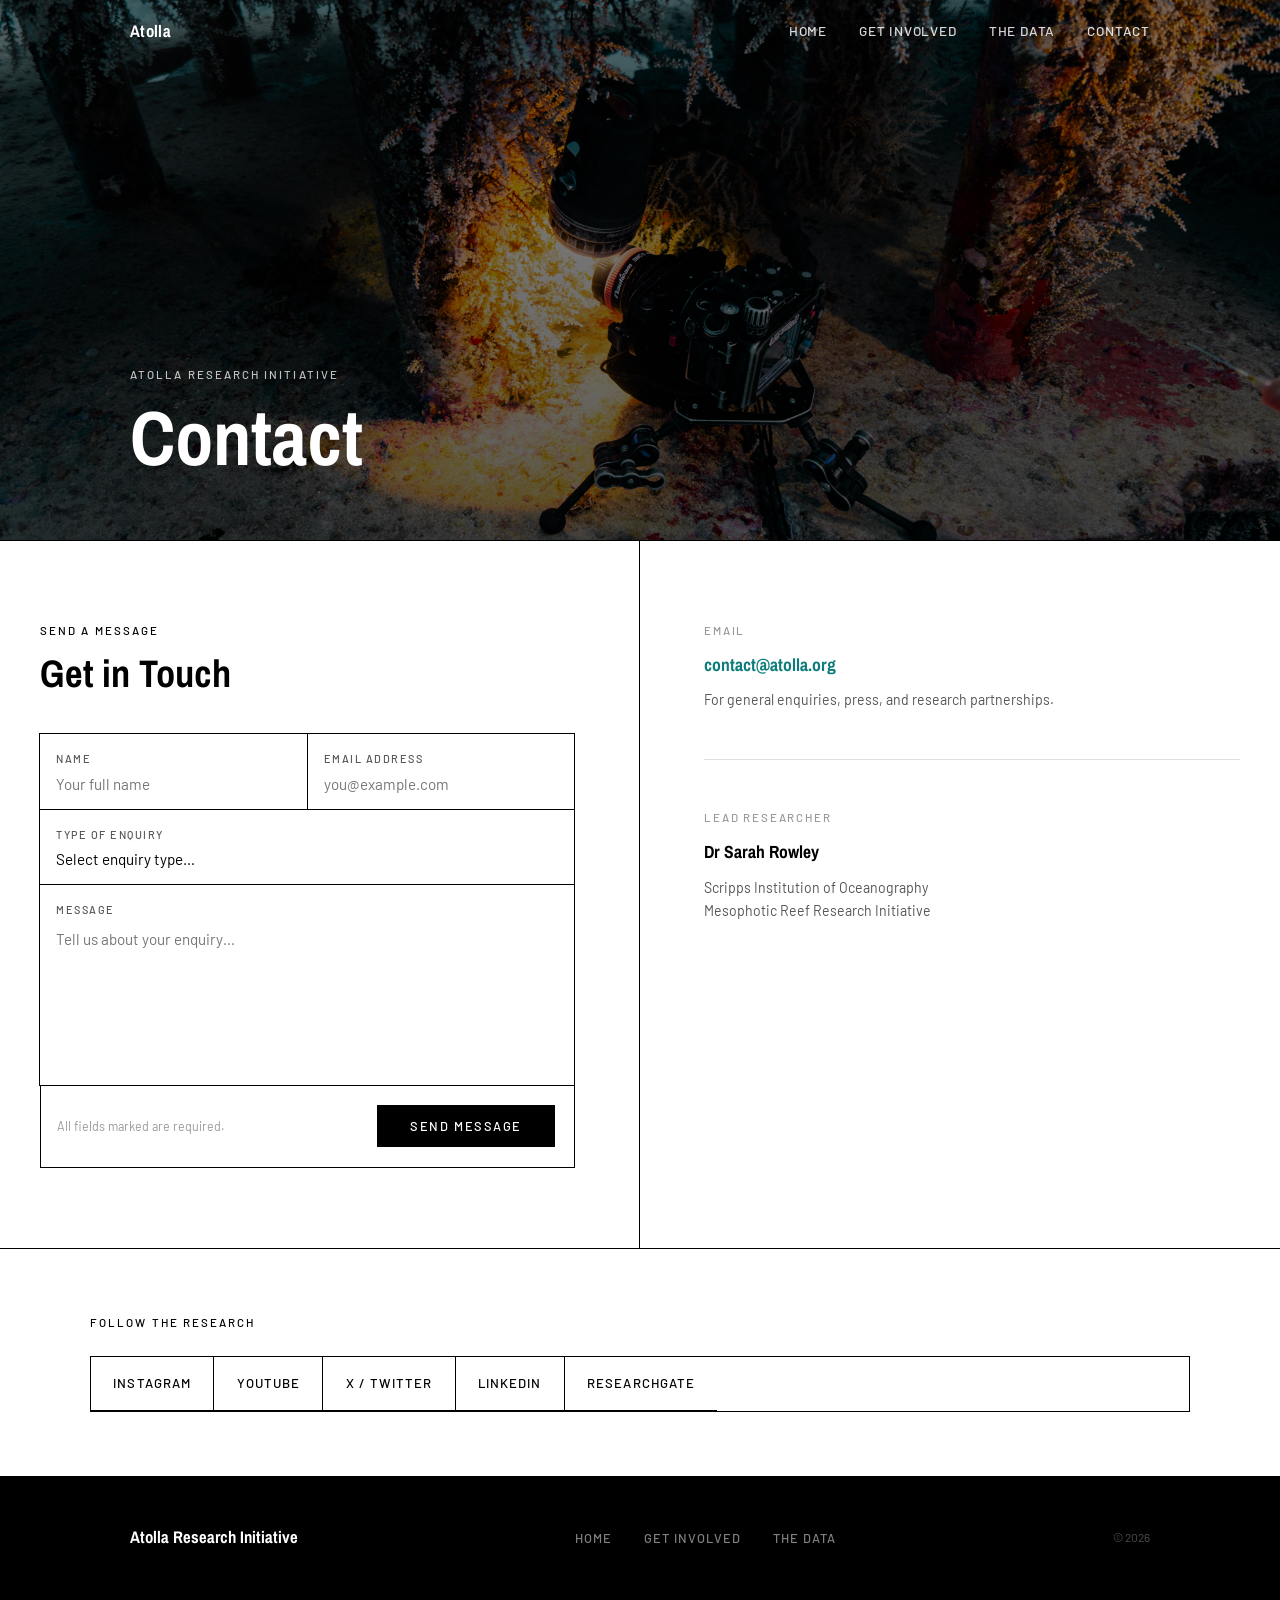
==== contact.html @ 70343543 "Initial commit — Atolla Research Initiative site" ====
<!DOCTYPE html>
<html lang="en">
<head>
  <meta charset="UTF-8" />
  <meta name="viewport" content="width=device-width, initial-scale=1.0" />
  <title>Contact — Atolla</title>
  <style>
    @import url('https://fonts.googleapis.com/css2?family=Archivo+Narrow:wght@400;500;600;700&family=Barlow:wght@300;400;500&display=swap');

    *, *::before, *::after { box-sizing: border-box; margin: 0; padding: 0; }
    html { scroll-behavior: smooth; font-size: 16px; }

    body {
      font-family: 'Barlow', system-ui, sans-serif;
      font-weight: 400;
      color: #000000;
      background: #ffffff;
      line-height: 1.65;
      -webkit-font-smoothing: antialiased;
    }

    img { display: block; max-width: 100%; }
    a { color: inherit; text-decoration: none; }

    .label-upper {
      font-family: 'Barlow', sans-serif;
      font-size: 0.72rem;
      font-weight: 500;
      letter-spacing: 0.18em;
      text-transform: uppercase;
      color: #000000;
      display: block;
      margin-bottom: 0.75rem;
    }

    .label-upper--white { color: #ffffff; }

    .section-heading {
      font-family: 'Archivo Narrow', sans-serif;
      font-weight: 700;
      font-size: clamp(2rem, 4vw, 3.2rem);
      line-height: 1.1;
      color: #000000;
    }

    .section-heading--sm { font-size: clamp(1.6rem, 3vw, 2.4rem); }

    hr.divider { border: none; border-top: 1px solid #000000; margin: 0; }

    .container { max-width: 1100px; margin: 0 auto; padding: 0 40px; }
    .section { padding: 7rem 0; }

    /* ── NAV ── */
    .nav {
      position: fixed;
      top: 0; left: 0; right: 0;
      z-index: 1000;
      height: 64px;
      display: flex;
      align-items: center;
      background: transparent;
      border-bottom: 1px solid transparent;
      transition: background 0.25s, border-color 0.25s;
    }

    .nav.scrolled { background: #ffffff; border-bottom-color: #000000; }

    .nav__inner {
      max-width: 1100px;
      margin: 0 auto;
      padding: 0 40px;
      width: 100%;
      display: flex;
      align-items: center;
      justify-content: space-between;
    }

    .nav__logo {
      font-family: 'Archivo Narrow', sans-serif;
      font-weight: 700;
      font-size: 1.05rem;
      letter-spacing: 0.02em;
      color: #ffffff;
      transition: color 0.25s;
    }

    .nav.scrolled .nav__logo { color: #000000; }

    .nav__links { display: flex; align-items: center; gap: 2rem; }

    .nav__links a {
      font-family: 'Barlow', sans-serif;
      font-size: 0.85rem;
      font-weight: 500;
      letter-spacing: 0.06em;
      text-transform: uppercase;
      color: rgba(255,255,255,0.85);
      transition: color 0.2s;
    }

    .nav__links a:hover { color: #ffffff; }
    .nav.scrolled .nav__links a { color: #000000; }
    .nav.scrolled .nav__links a:hover { color: #0e7c7b; }
    .nav.scrolled .nav__links a.active { color: #000000; border-bottom: 1px solid #000000; padding-bottom: 2px; }

    .nav__hamburger {
      display: none;
      flex-direction: column;
      gap: 5px;
      cursor: pointer;
      padding: 4px;
      background: none;
      border: none;
    }

    .nav__hamburger span {
      display: block;
      width: 24px;
      height: 1.5px;
      background: #ffffff;
      transition: background 0.25s, transform 0.25s, opacity 0.25s;
    }

    .nav.scrolled .nav__hamburger span { background: #000000; }
    .nav__hamburger.open span:nth-child(1) { transform: translateY(6.5px) rotate(45deg); }
    .nav__hamburger.open span:nth-child(2) { opacity: 0; }
    .nav__hamburger.open span:nth-child(3) { transform: translateY(-6.5px) rotate(-45deg); }

    .nav__mobile {
      display: none;
      position: fixed;
      top: 64px; left: 0; right: 0;
      background: #ffffff;
      border-bottom: 1px solid #000000;
      z-index: 999;
      padding: 1.5rem 40px 2rem;
    }

    .nav__mobile.open { display: flex; flex-direction: column; gap: 1rem; }

    .nav__mobile a {
      font-family: 'Barlow', sans-serif;
      font-size: 1rem;
      font-weight: 500;
      letter-spacing: 0.06em;
      text-transform: uppercase;
      color: #000000;
      border-bottom: 1px solid #e0e0e0;
      padding-bottom: 0.75rem;
    }

    .nav__mobile a:last-child { border-bottom: none; }

    /* ── HERO ── */
    .hero {
      height: 60vh;
      min-height: 420px;
      background-image: linear-gradient(rgba(0,0,0,0.45), rgba(0,0,0,0.65)),
        url('images/Edges of Earth_Marla Tomorug_Hawaii_Oahu_Sonia J. Rowley_Dive-4731_USE.jpg');
      background-size: cover;
      background-position: center 35%;
      display: flex;
      align-items: flex-end;
      padding-bottom: 7vh;
    }

    .hero__content {
      max-width: 1100px;
      margin: 0 auto;
      padding: 0 40px;
      width: 100%;
    }

    .hero__label {
      font-family: 'Barlow', sans-serif;
      font-size: 0.72rem;
      font-weight: 500;
      letter-spacing: 0.18em;
      text-transform: uppercase;
      color: rgba(255,255,255,0.75);
      display: block;
      margin-bottom: 1rem;
    }

    .hero__h1 {
      font-family: 'Archivo Narrow', sans-serif;
      font-weight: 700;
      font-size: clamp(2.8rem, 6vw, 5rem);
      line-height: 1.0;
      color: #ffffff;
    }

    /* ── CONTACT SPLIT ── */
    .contact-split {
      display: grid;
      grid-template-columns: 1fr 1fr;
      gap: 0;
      border-top: 1px solid #000000;
    }

    /* Left: form */
    .contact-form-col {
      padding: 5rem 4rem 5rem 40px;
      border-right: 1px solid #000000;
    }

    .form-group {
      display: flex;
      flex-direction: column;
      gap: 0;
      margin-bottom: 0;
    }

    .form-row {
      display: grid;
      grid-template-columns: 1fr 1fr;
      gap: 0;
    }

    .field {
      border: 1px solid #000000;
      margin: -1px 0 0 -1px;
      display: flex;
      flex-direction: column;
    }

    .field label {
      font-family: 'Barlow', sans-serif;
      font-size: 0.68rem;
      font-weight: 500;
      letter-spacing: 0.14em;
      text-transform: uppercase;
      color: #555555;
      padding: 1rem 1rem 0.4rem;
    }

    .field input,
    .field textarea,
    .field select {
      font-family: 'Barlow', sans-serif;
      font-size: 0.95rem;
      font-weight: 400;
      color: #000000;
      background: transparent;
      border: none;
      outline: none;
      padding: 0 1rem 1rem;
      resize: none;
      -webkit-appearance: none;
    }

    .field textarea {
      min-height: 160px;
      padding-top: 0.3rem;
    }

    .field:focus-within {
      background: #f9f9f9;
      outline: 2px solid #0e7c7b;
      outline-offset: -2px;
      position: relative;
      z-index: 1;
    }

    .field--full { grid-column: 1 / -1; }

    .form-submit-row {
      border: 1px solid #000000;
      margin-top: -1px;
      display: flex;
      align-items: center;
      justify-content: space-between;
      padding: 1.2rem 1.2rem 1.2rem 1rem;
    }

    .form-note {
      font-family: 'Barlow', sans-serif;
      font-size: 0.78rem;
      color: #999999;
    }

    .btn-submit {
      font-family: 'Barlow', sans-serif;
      font-size: 0.8rem;
      font-weight: 500;
      letter-spacing: 0.12em;
      text-transform: uppercase;
      background: #000000;
      color: #ffffff;
      border: 1px solid #000000;
      padding: 0.75rem 2rem;
      cursor: pointer;
      transition: background 0.2s, border-color 0.2s;
    }

    .btn-submit:hover { background: #0e7c7b; border-color: #0e7c7b; }

    .form-confirm {
      display: none;
      font-family: 'Barlow', sans-serif;
      font-size: 0.9rem;
      color: #0e7c7b;
      margin-top: 1.5rem;
      padding: 1rem;
      border: 1px solid #0e7c7b;
    }

    /* Right: info + social */
    .contact-info-col {
      padding: 5rem 40px 5rem 4rem;
      display: flex;
      flex-direction: column;
      gap: 3rem;
    }

    .info-block { display: flex; flex-direction: column; gap: 0.6rem; }

    .info-block__label {
      font-family: 'Barlow', sans-serif;
      font-size: 0.72rem;
      font-weight: 500;
      letter-spacing: 0.16em;
      text-transform: uppercase;
      color: #999999;
    }

    .info-block__value {
      font-family: 'Archivo Narrow', sans-serif;
      font-weight: 700;
      font-size: 1.1rem;
      color: #000000;
    }

    .info-block__value a { color: #0e7c7b; transition: color 0.2s; }
    .info-block__value a:hover { color: #000000; }

    .info-block__sub {
      font-family: 'Barlow', sans-serif;
      font-size: 0.88rem;
      color: #555555;
      line-height: 1.65;
    }

    .info-divider { border-top: 1px solid #e0e0e0; }

    /* Social links — same bordered row as index */
    .social-links {
      display: flex;
      flex-wrap: wrap;
      gap: 0;
      border: 1px solid #000000;
    }

    .social-link {
      font-family: 'Barlow', sans-serif;
      font-size: 0.82rem;
      font-weight: 500;
      letter-spacing: 0.08em;
      text-transform: uppercase;
      color: #000000;
      padding: 1rem 1.4rem;
      border-right: 1px solid #000000;
      border-bottom: 1px solid #000000;
      transition: color 0.2s, background 0.2s;
      display: block;
    }

    .social-link:last-child { border-right: none; }
    .social-link:hover { color: #0e7c7b; background: #f9f9f9; }

    /* ── INQUIRY TYPES — 3 col ── */
    .inquiry-section { background: #f5f5f5; }

    .inquiry-grid {
      display: grid;
      grid-template-columns: 1fr 1fr 1fr;
      border-top: 1px solid #000000;
    }

    .inquiry-col {
      padding: 2.5rem 2rem 2.5rem 0;
      border-right: 1px solid #000000;
    }

    .inquiry-col:last-child { border-right: none; padding-right: 0; }
    .inquiry-col:not(:first-child) { padding-left: 2rem; }

    .inquiry-col__heading {
      font-family: 'Archivo Narrow', sans-serif;
      font-weight: 700;
      font-size: 1rem;
      letter-spacing: 0.04em;
      text-transform: uppercase;
      color: #000000;
      margin-bottom: 1rem;
      padding-bottom: 1rem;
      border-bottom: 1px solid #000000;
    }

    .inquiry-col p {
      font-family: 'Barlow', sans-serif;
      font-size: 0.9rem;
      color: #444444;
      line-height: 1.7;
    }

    /* ── FOLLOW SECTION ── */
    .follow-section {
      border-top: 1px solid #000000;
      padding: 4rem 40px;
    }

    .follow-inner {
      max-width: 1100px;
      margin: 0 auto;
    }

    .follow-inner .label-upper { margin-bottom: 1.5rem; }

    /* ── FOOTER ── */
    footer {
      background: #000000;
      color: #ffffff;
      padding: 3rem 0;
    }

    .footer__inner {
      max-width: 1100px;
      margin: 0 auto;
      padding: 0 40px;
      display: flex;
      align-items: center;
      justify-content: space-between;
    }

    .footer__logo {
      font-family: 'Archivo Narrow', sans-serif;
      font-weight: 700;
      font-size: 1.05rem;
      color: #ffffff;
    }

    .footer__links { display: flex; gap: 2rem; }

    .footer__links a {
      font-family: 'Barlow', sans-serif;
      font-size: 0.8rem;
      font-weight: 500;
      letter-spacing: 0.08em;
      text-transform: uppercase;
      color: rgba(255,255,255,0.5);
      transition: color 0.2s;
    }

    .footer__links a:hover { color: #ffffff; }
    .footer__copy { font-family: 'Barlow', sans-serif; font-size: 0.75rem; color: rgba(255,255,255,0.3); }

    /* ── RESPONSIVE ── */
    @media (max-width: 900px) {
      .container { padding: 0 24px; }
      .nav__inner { padding: 0 24px; }
      .footer__inner { padding: 0 24px; }
      .nav__links { display: none; }
      .nav__hamburger { display: flex; }
      .nav__mobile { padding: 1.5rem 24px 2rem; }
      .contact-split { grid-template-columns: 1fr; }
      .contact-form-col { border-right: none; border-bottom: 1px solid #000; padding: 4rem 24px; }
      .contact-info-col { padding: 4rem 24px; }
      .form-row { grid-template-columns: 1fr; }
      .inquiry-grid { grid-template-columns: 1fr; border-top: none; }
      .inquiry-col { border-right: none; border-top: 1px solid #000; padding: 2rem 0; }
      .inquiry-col:not(:first-child) { padding-left: 0; }
      .social-link:last-child { border-right: 1px solid #000; }
    }

    @media (max-width: 480px) {
      .container { padding: 0 20px; }
      .nav__inner { padding: 0 20px; }
      .footer__inner { padding: 0 20px; }
      .section { padding: 4.5rem 0; }
      .social-links { flex-direction: column; }
      .social-link { border-right: none; }
    }
  </style>
</head>
<body>

  <!-- NAV -->
  <nav class="nav" id="mainNav">
    <div class="nav__inner">
      <a class="nav__logo" href="index.html">Atolla</a>
      <div class="nav__links">
        <a href="index.html">Home</a>
        <a href="get-involved.html">Get Involved</a>
        <a href="data.html">The Data</a>
        <a href="contact.html" class="active">Contact</a>
      </div>
      <button class="nav__hamburger" id="hamburger" aria-label="Toggle menu" aria-expanded="false">
        <span></span><span></span><span></span>
      </button>
    </div>
  </nav>

  <div class="nav__mobile" id="mobileMenu">
    <a href="index.html">Home</a>
    <a href="get-involved.html">Get Involved</a>
    <a href="data.html">The Data</a>
    <a href="contact.html">Contact</a>
  </div>

  <!-- HERO -->
  <section class="hero">
    <div class="hero__content">
      <span class="hero__label">Atolla Research Initiative</span>
      <h1 class="hero__h1">Contact</h1>
    </div>
  </section>

  <!-- CONTACT FORM + INFO -->
  <section>
    <div class="contact-split">

      <!-- LEFT: form -->
      <div class="contact-form-col">
        <span class="label-upper">Send a Message</span>
        <h2 class="section-heading section-heading--sm" style="margin-bottom: 2.5rem;">Get in Touch</h2>

        <form id="contactForm" novalidate>
          <div class="form-group">
            <div class="form-row">
              <div class="field">
                <label for="cf-name">Name</label>
                <input type="text" id="cf-name" name="name" placeholder="Your full name" autocomplete="name" required />
              </div>
              <div class="field">
                <label for="cf-email">Email Address</label>
                <input type="email" id="cf-email" name="email" placeholder="you@example.com" autocomplete="email" required />
              </div>
            </div>
            <div class="form-row">
              <div class="field field--full">
                <label for="cf-type">Type of Enquiry</label>
                <select id="cf-type" name="type">
                  <option value="" disabled selected>Select enquiry type…</option>
                  <option value="research">Research &amp; Collaboration</option>
                  <option value="media">Media &amp; Press</option>
                  <option value="citizen">Citizen Science Programme</option>
                  <option value="involved">Get Involved / Volunteering</option>
                  <option value="general">General Enquiry</option>
                </select>
              </div>
            </div>
            <div class="form-row">
              <div class="field field--full">
                <label for="cf-message">Message</label>
                <textarea id="cf-message" name="message" placeholder="Tell us about your enquiry…" required></textarea>
              </div>
            </div>
            <div class="form-submit-row">
              <span class="form-note">All fields marked are required.</span>
              <button type="submit" class="btn-submit">Send Message</button>
            </div>
          </div>
        </form>

        <div class="form-confirm" id="formConfirm">
          Message received &mdash; we will be in touch shortly.
        </div>
      </div>

      <!-- RIGHT: info + social -->
      <div class="contact-info-col">

        <div class="info-block">
          <span class="info-block__label">Email</span>
          <div class="info-block__value">
            <a href="mailto:contact@atolla.org">contact@atolla.org</a>
          </div>
          <p class="info-block__sub">For general enquiries, press, and research partnerships.</p>
        </div>

        <div class="info-divider"></div>

        <div class="info-block">
          <span class="info-block__label">Lead Researcher</span>
          <div class="info-block__value">Dr Sarah Rowley</div>
          <p class="info-block__sub">Scripps Institution of Oceanography<br>Mesophotic Reef Research Initiative</p>
        </div>

      </div>
    </div>
  </section>

  <!-- FOLLOW THE RESEARCH -->
  <section class="follow-section">
    <div class="follow-inner">
      <span class="label-upper">Follow the Research</span>
      <div class="social-links">
        <a href="#" class="social-link" target="_blank" rel="noopener">Instagram</a>
        <a href="#" class="social-link" target="_blank" rel="noopener">YouTube</a>
        <a href="#" class="social-link" target="_blank" rel="noopener">X / Twitter</a>
        <a href="#" class="social-link" target="_blank" rel="noopener">LinkedIn</a>
        <a href="#" class="social-link" target="_blank" rel="noopener">ResearchGate</a>
      </div>
    </div>
  </section>

  <!-- FOOTER -->
  <footer>
    <div class="footer__inner">
      <div class="footer__logo">Atolla Research Initiative</div>
      <div class="footer__links">
        <a href="index.html">Home</a>
        <a href="get-involved.html">Get Involved</a>
        <a href="data.html">The Data</a>
      </div>
      <div class="footer__copy">&copy; 2026</div>
    </div>
  </footer>

  <script>
    const nav = document.getElementById('mainNav');
    function updateNav() { nav.classList.toggle('scrolled', window.scrollY > 60); }
    window.addEventListener('scroll', updateNav, { passive: true });
    updateNav();

    const hamburger = document.getElementById('hamburger');
    const mobileMenu = document.getElementById('mobileMenu');
    hamburger.addEventListener('click', () => {
      const isOpen = mobileMenu.classList.toggle('open');
      hamburger.classList.toggle('open', isOpen);
      hamburger.setAttribute('aria-expanded', isOpen);
    });
    mobileMenu.querySelectorAll('a').forEach(link => {
      link.addEventListener('click', () => {
        mobileMenu.classList.remove('open');
        hamburger.classList.remove('open');
        hamburger.setAttribute('aria-expanded', 'false');
      });
    });

    document.getElementById('contactForm').addEventListener('submit', function(e) {
      e.preventDefault();
      const name = document.getElementById('cf-name');
      const email = document.getElementById('cf-email');
      const message = document.getElementById('cf-message');
      if (!name.value || !email.value || !email.checkValidity() || !message.value) {
        [name, email, message].forEach(f => {
          if (!f.value || (f.type === 'email' && !f.checkValidity())) {
            f.style.outline = '2px solid #e8715a';
          }
        });
        return;
      }
      this.style.display = 'none';
      document.getElementById('formConfirm').style.display = 'block';
    });
  </script>

</body>
</html>
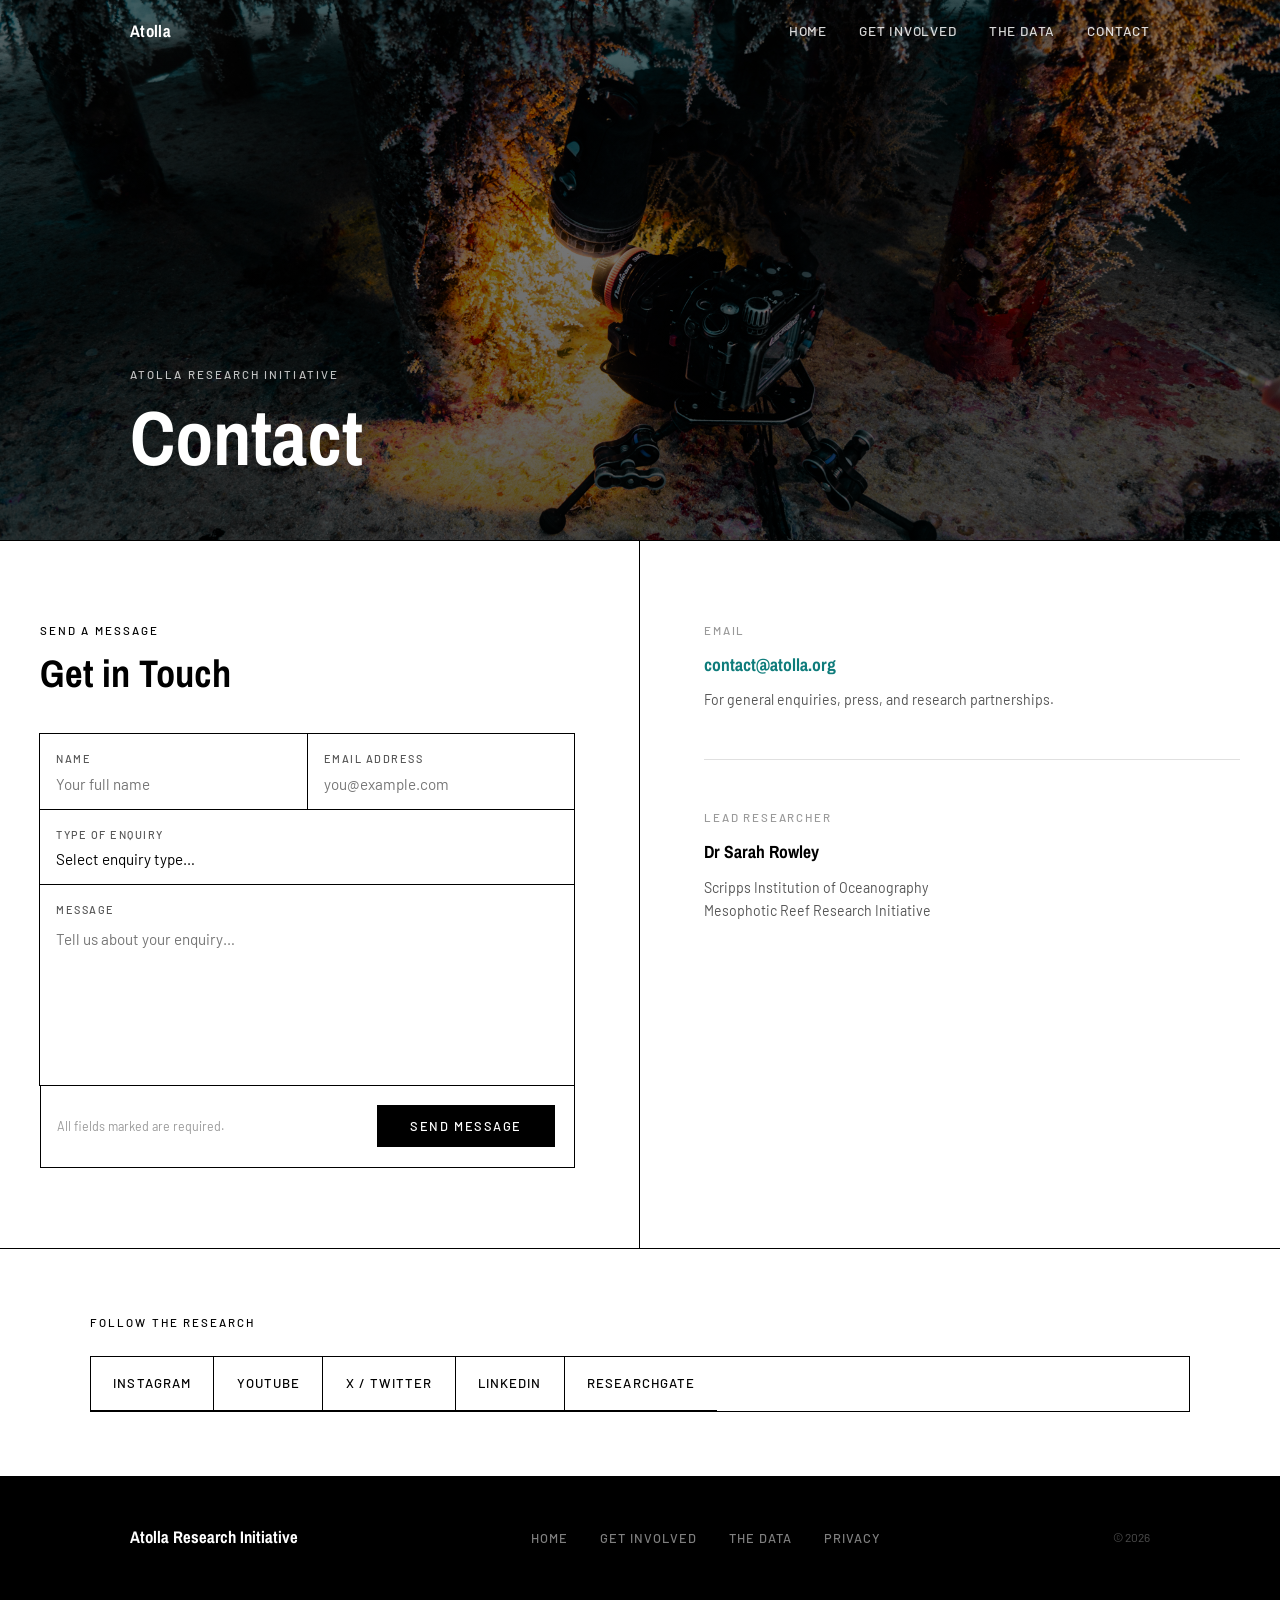
==== commit 2d57b929: "Add privacy policy page and footer link on all pages" ====
--- a/contact.html
+++ b/contact.html
@@ -613,6 +613,7 @@
         <a href="index.html">Home</a>
         <a href="get-involved.html">Get Involved</a>
         <a href="data.html">The Data</a>
+        <a href="privacy.html">Privacy</a>
       </div>
       <div class="footer__copy">&copy; 2026</div>
     </div>
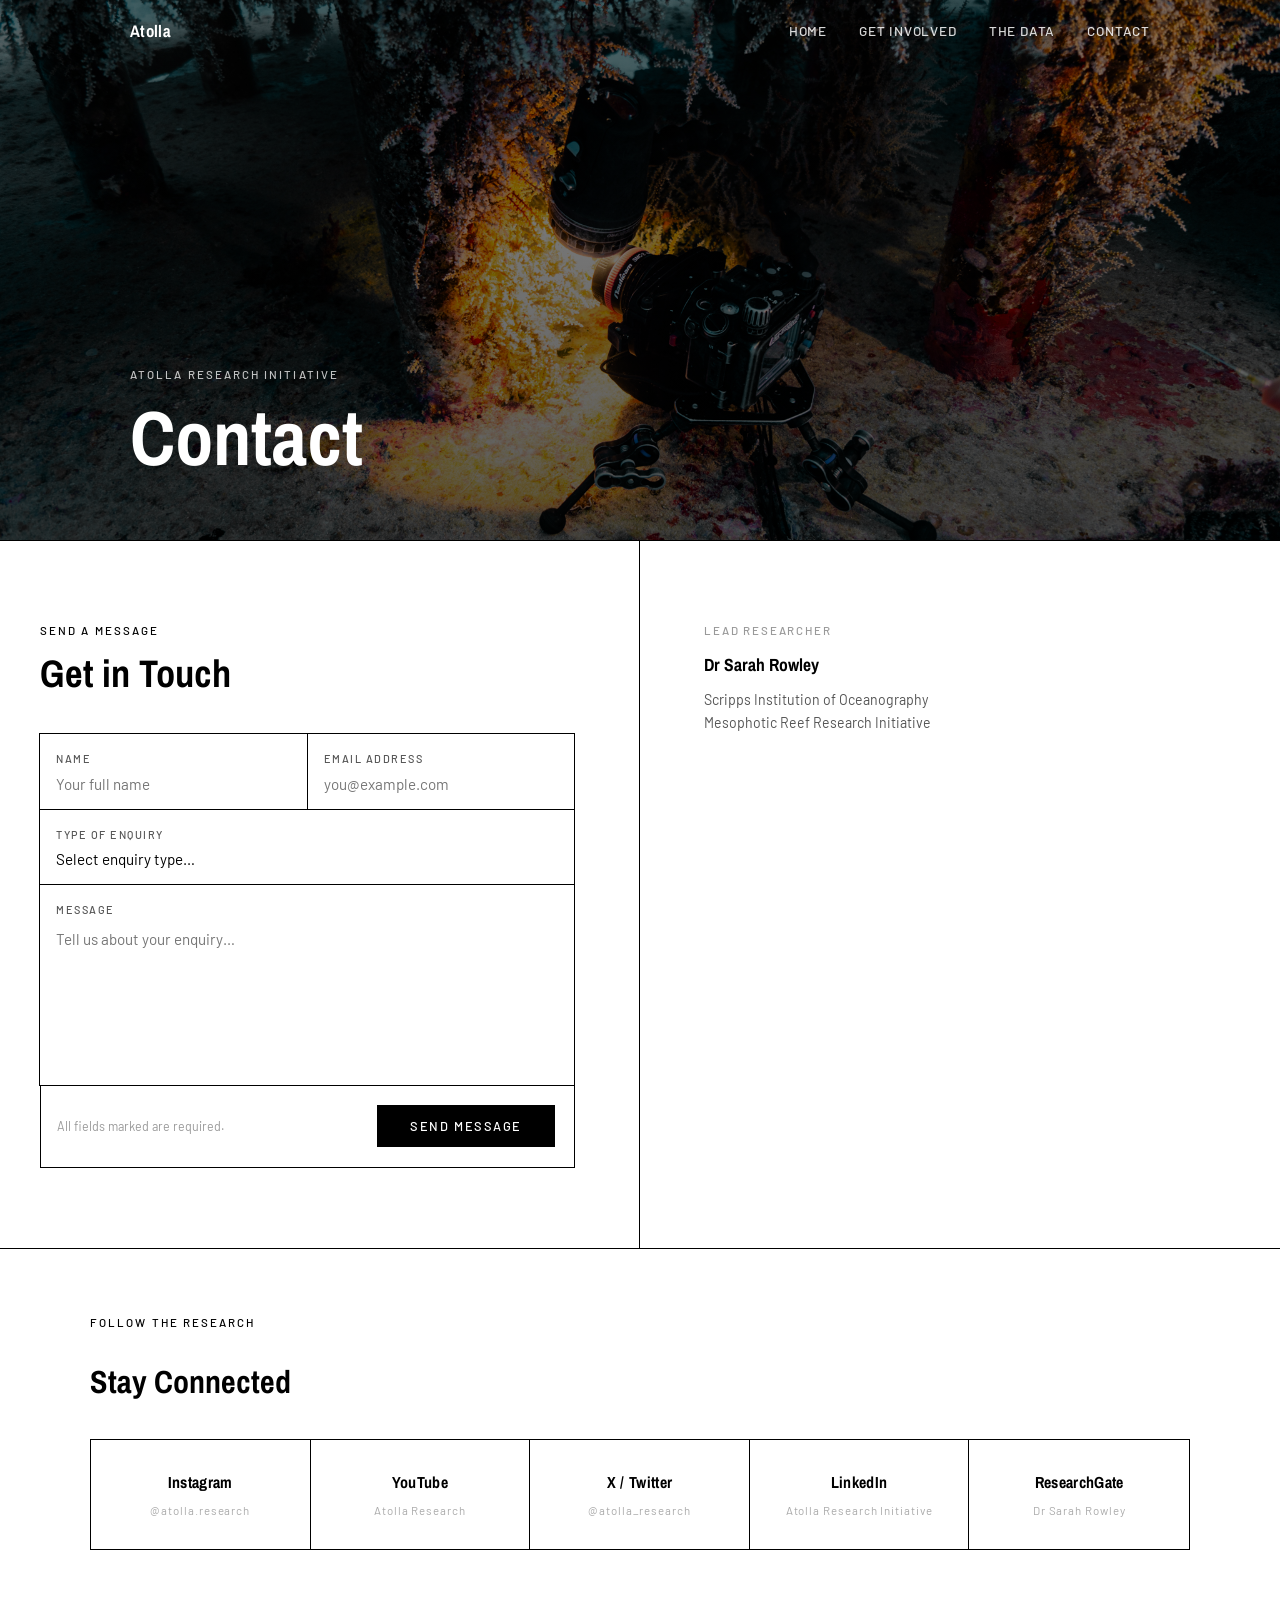
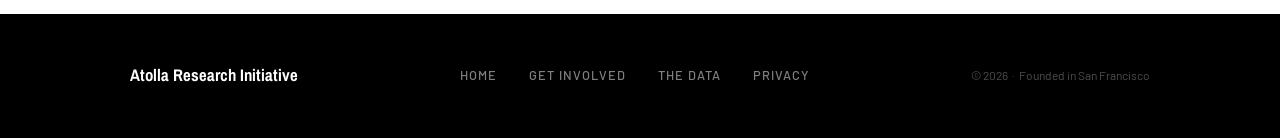
==== commit 7634a345: "Site-wide content and fact corrections - Home/get-involved hero images swapped for visual variety - " ====
--- a/contact.html
+++ b/contact.html
@@ -343,30 +343,41 @@
 
     .info-divider { border-top: 1px solid #e0e0e0; }
 
-    /* Social links — same bordered row as index */
+    /* Social links — clean grid */
     .social-links {
-      display: flex;
-      flex-wrap: wrap;
-      gap: 0;
+      display: grid;
+      grid-template-columns: repeat(5, 1fr);
       border: 1px solid #000000;
     }
 
     .social-link {
-      font-family: 'Barlow', sans-serif;
-      font-size: 0.82rem;
-      font-weight: 500;
-      letter-spacing: 0.08em;
-      text-transform: uppercase;
-      color: #000000;
-      padding: 1rem 1.4rem;
+      font-family: 'Archivo Narrow', sans-serif;
+      font-size: 1rem;
+      font-weight: 700;
+      letter-spacing: 0.02em;
+      color: #000000;
+      padding: 1.8rem 1.4rem;
       border-right: 1px solid #000000;
-      border-bottom: 1px solid #000000;
+      text-align: center;
       transition: color 0.2s, background 0.2s;
-      display: block;
+      display: flex;
+      flex-direction: column;
+      align-items: center;
+      justify-content: center;
+      gap: 0.4rem;
     }
 
     .social-link:last-child { border-right: none; }
     .social-link:hover { color: #0e7c7b; background: #f9f9f9; }
+
+    .social-link .social-handle {
+      font-family: 'Barlow', sans-serif;
+      font-size: 0.72rem;
+      font-weight: 400;
+      letter-spacing: 0.08em;
+      color: #aaaaaa;
+      text-transform: none;
+    }
 
     /* ── INQUIRY TYPES — 3 col ── */
     .inquiry-section { background: #f5f5f5; }
@@ -415,7 +426,14 @@
       margin: 0 auto;
     }
 
-    .follow-inner .label-upper { margin-bottom: 1.5rem; }
+    .follow-inner .label-upper { margin-bottom: 2rem; }
+    .follow-inner .follow-heading {
+      font-family: 'Archivo Narrow', sans-serif;
+      font-weight: 700;
+      font-size: clamp(1.4rem, 2.5vw, 2rem);
+      line-height: 1.1;
+      margin-bottom: 2.5rem;
+    }
 
     /* ── FOOTER ── */
     footer {
@@ -470,7 +488,11 @@
       .inquiry-grid { grid-template-columns: 1fr; border-top: none; }
       .inquiry-col { border-right: none; border-top: 1px solid #000; padding: 2rem 0; }
       .inquiry-col:not(:first-child) { padding-left: 0; }
-      .social-link:last-child { border-right: 1px solid #000; }
+      .social-links { grid-template-columns: repeat(3, 1fr); }
+      .social-link:nth-child(3) { border-right: none; }
+      .social-link:nth-child(4),
+      .social-link:nth-child(5) { border-top: 1px solid #000; }
+      .social-link:nth-child(5) { border-right: none; }
     }
 
     @media (max-width: 480px) {
@@ -478,8 +500,10 @@
       .nav__inner { padding: 0 20px; }
       .footer__inner { padding: 0 20px; }
       .section { padding: 4.5rem 0; }
-      .social-links { flex-direction: column; }
-      .social-link { border-right: none; }
+      .social-links { grid-template-columns: repeat(2, 1fr); }
+      .social-link { border-right: 1px solid #000; }
+      .social-link:nth-child(2n) { border-right: none; }
+      .social-link:nth-child(n+3) { border-top: 1px solid #000; }
     }
   </style>
 </head>
@@ -572,16 +596,6 @@
       <div class="contact-info-col">
 
         <div class="info-block">
-          <span class="info-block__label">Email</span>
-          <div class="info-block__value">
-            <a href="mailto:contact@atolla.org">contact@atolla.org</a>
-          </div>
-          <p class="info-block__sub">For general enquiries, press, and research partnerships.</p>
-        </div>
-
-        <div class="info-divider"></div>
-
-        <div class="info-block">
           <span class="info-block__label">Lead Researcher</span>
           <div class="info-block__value">Dr Sarah Rowley</div>
           <p class="info-block__sub">Scripps Institution of Oceanography<br>Mesophotic Reef Research Initiative</p>
@@ -595,12 +609,28 @@
   <section class="follow-section">
     <div class="follow-inner">
       <span class="label-upper">Follow the Research</span>
+      <div class="follow-heading">Stay Connected</div>
       <div class="social-links">
-        <a href="#" class="social-link" target="_blank" rel="noopener">Instagram</a>
-        <a href="#" class="social-link" target="_blank" rel="noopener">YouTube</a>
-        <a href="#" class="social-link" target="_blank" rel="noopener">X / Twitter</a>
-        <a href="#" class="social-link" target="_blank" rel="noopener">LinkedIn</a>
-        <a href="#" class="social-link" target="_blank" rel="noopener">ResearchGate</a>
+        <a href="#" class="social-link" target="_blank" rel="noopener">
+          Instagram
+          <span class="social-handle">@atolla.research</span>
+        </a>
+        <a href="#" class="social-link" target="_blank" rel="noopener">
+          YouTube
+          <span class="social-handle">Atolla Research</span>
+        </a>
+        <a href="#" class="social-link" target="_blank" rel="noopener">
+          X / Twitter
+          <span class="social-handle">@atolla_research</span>
+        </a>
+        <a href="#" class="social-link" target="_blank" rel="noopener">
+          LinkedIn
+          <span class="social-handle">Atolla Research Initiative</span>
+        </a>
+        <a href="#" class="social-link" target="_blank" rel="noopener">
+          ResearchGate
+          <span class="social-handle">Dr Sarah Rowley</span>
+        </a>
       </div>
     </div>
   </section>
@@ -615,7 +645,7 @@
         <a href="data.html">The Data</a>
         <a href="privacy.html">Privacy</a>
       </div>
-      <div class="footer__copy">&copy; 2026</div>
+      <div class="footer__copy">&copy; 2026 &nbsp;&middot;&nbsp; Founded in San Francisco</div>
     </div>
   </footer>
 
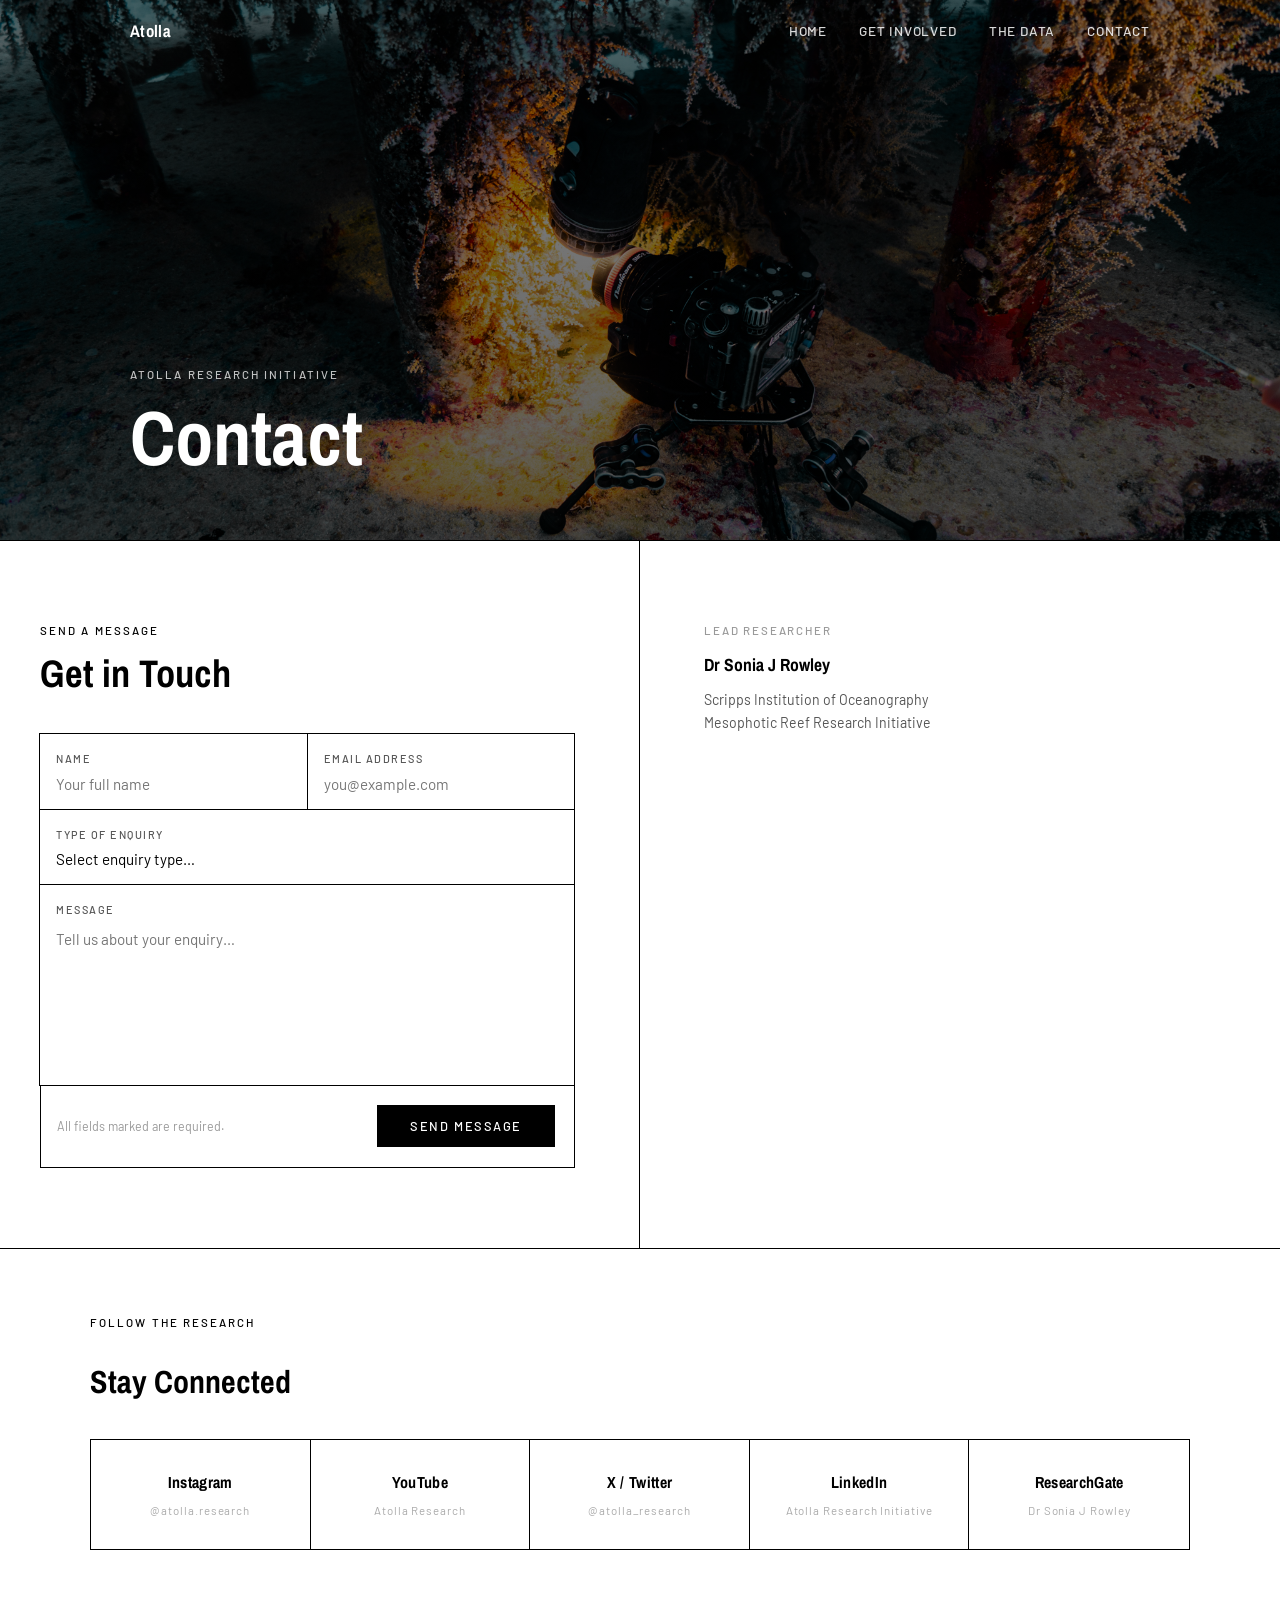
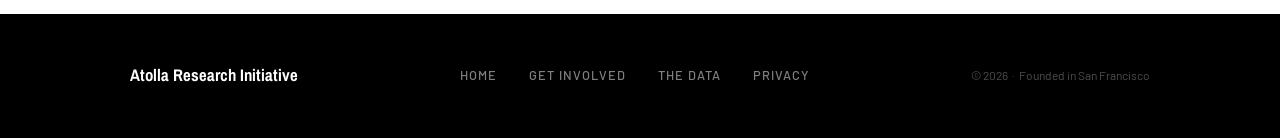
==== commit 99c01940: "SEO: meta tags, sitemap, robots, structured data, OG image, name fix" ====
--- a/contact.html
+++ b/contact.html
@@ -3,7 +3,27 @@
 <head>
   <meta charset="UTF-8" />
   <meta name="viewport" content="width=device-width, initial-scale=1.0" />
-  <title>Contact — Atolla</title>
+  <title>Contact | Atolla Research Initiative — Mesophotic Reef Research</title>
+  <meta name="description" content="Contact the Atolla Research Initiative for research collaboration, media enquiries, citizen science, or to support mesophotic reef and gorgonian coral research." />
+  <meta name="robots" content="index, follow, max-image-preview:large" />
+  <link rel="canonical" href="https://atolla.bio/contact.html" />
+
+  <meta property="og:type" content="website" />
+  <meta property="og:site_name" content="Atolla Research Initiative" />
+  <meta property="og:title" content="Contact the Atolla Research Initiative" />
+  <meta property="og:description" content="Get in touch for research collaboration, media, citizen science, or to support mesophotic reef research." />
+  <meta property="og:url" content="https://atolla.bio/contact.html" />
+  <meta property="og:image" content="https://atolla.bio/images/og-image.jpg" />
+  <meta property="og:image:width" content="1200" />
+  <meta property="og:image:height" content="630" />
+
+  <meta name="twitter:card" content="summary_large_image" />
+  <meta name="twitter:title" content="Contact the Atolla Research Initiative" />
+  <meta name="twitter:description" content="Research collaboration, media, citizen science, or support." />
+  <meta name="twitter:image" content="https://atolla.bio/images/og-image.jpg" />
+
+  <link rel="icon" href="/images/favicon.png" type="image/png" />
+  <meta name="theme-color" content="#0a1a2f" />
   <style>
     @import url('https://fonts.googleapis.com/css2?family=Archivo+Narrow:wght@400;500;600;700&family=Barlow:wght@300;400;500&display=swap');
 
@@ -597,7 +617,7 @@
 
         <div class="info-block">
           <span class="info-block__label">Lead Researcher</span>
-          <div class="info-block__value">Dr Sarah Rowley</div>
+          <div class="info-block__value">Dr Sonia J Rowley</div>
           <p class="info-block__sub">Scripps Institution of Oceanography<br>Mesophotic Reef Research Initiative</p>
         </div>
 
@@ -629,7 +649,7 @@
         </a>
         <a href="#" class="social-link" target="_blank" rel="noopener">
           ResearchGate
-          <span class="social-handle">Dr Sarah Rowley</span>
+          <span class="social-handle">Dr Sonia J Rowley</span>
         </a>
       </div>
     </div>
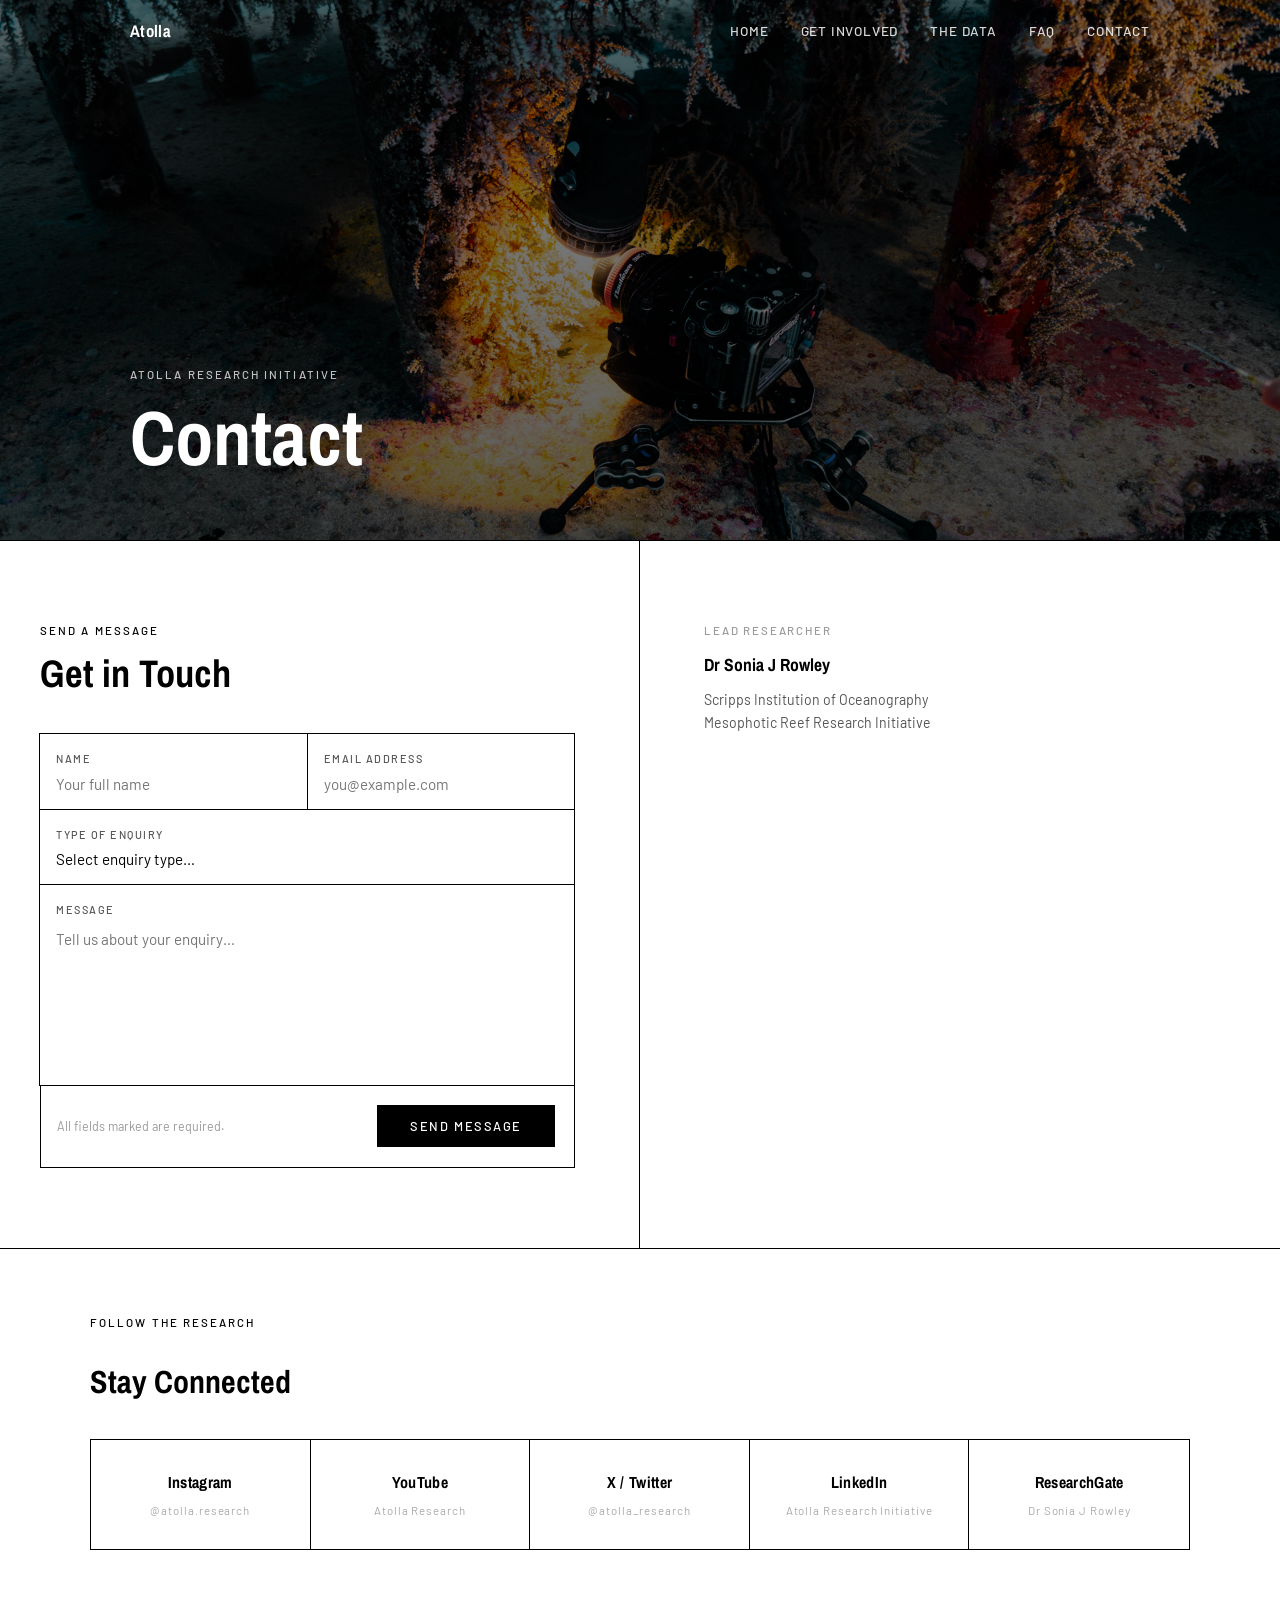
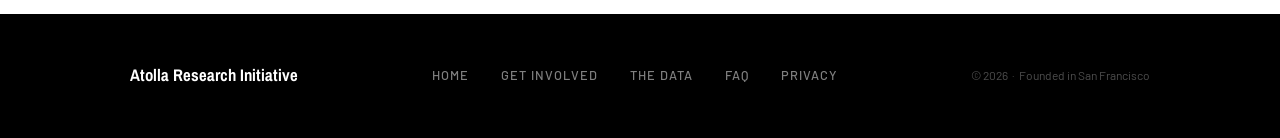
==== commit 77570653: "Add FAQ page with schema + survey CTA; link in nav/footer; update sitemap" ====
--- a/contact.html
+++ b/contact.html
@@ -537,6 +537,7 @@
         <a href="index.html">Home</a>
         <a href="get-involved.html">Get Involved</a>
         <a href="data.html">The Data</a>
+        <a href="faq.html">FAQ</a>
         <a href="contact.html" class="active">Contact</a>
       </div>
       <button class="nav__hamburger" id="hamburger" aria-label="Toggle menu" aria-expanded="false">
@@ -549,6 +550,7 @@
     <a href="index.html">Home</a>
     <a href="get-involved.html">Get Involved</a>
     <a href="data.html">The Data</a>
+    <a href="faq.html">FAQ</a>
     <a href="contact.html">Contact</a>
   </div>
 
@@ -663,6 +665,7 @@
         <a href="index.html">Home</a>
         <a href="get-involved.html">Get Involved</a>
         <a href="data.html">The Data</a>
+        <a href="faq.html">FAQ</a>
         <a href="privacy.html">Privacy</a>
       </div>
       <div class="footer__copy">&copy; 2026 &nbsp;&middot;&nbsp; Founded in San Francisco</div>
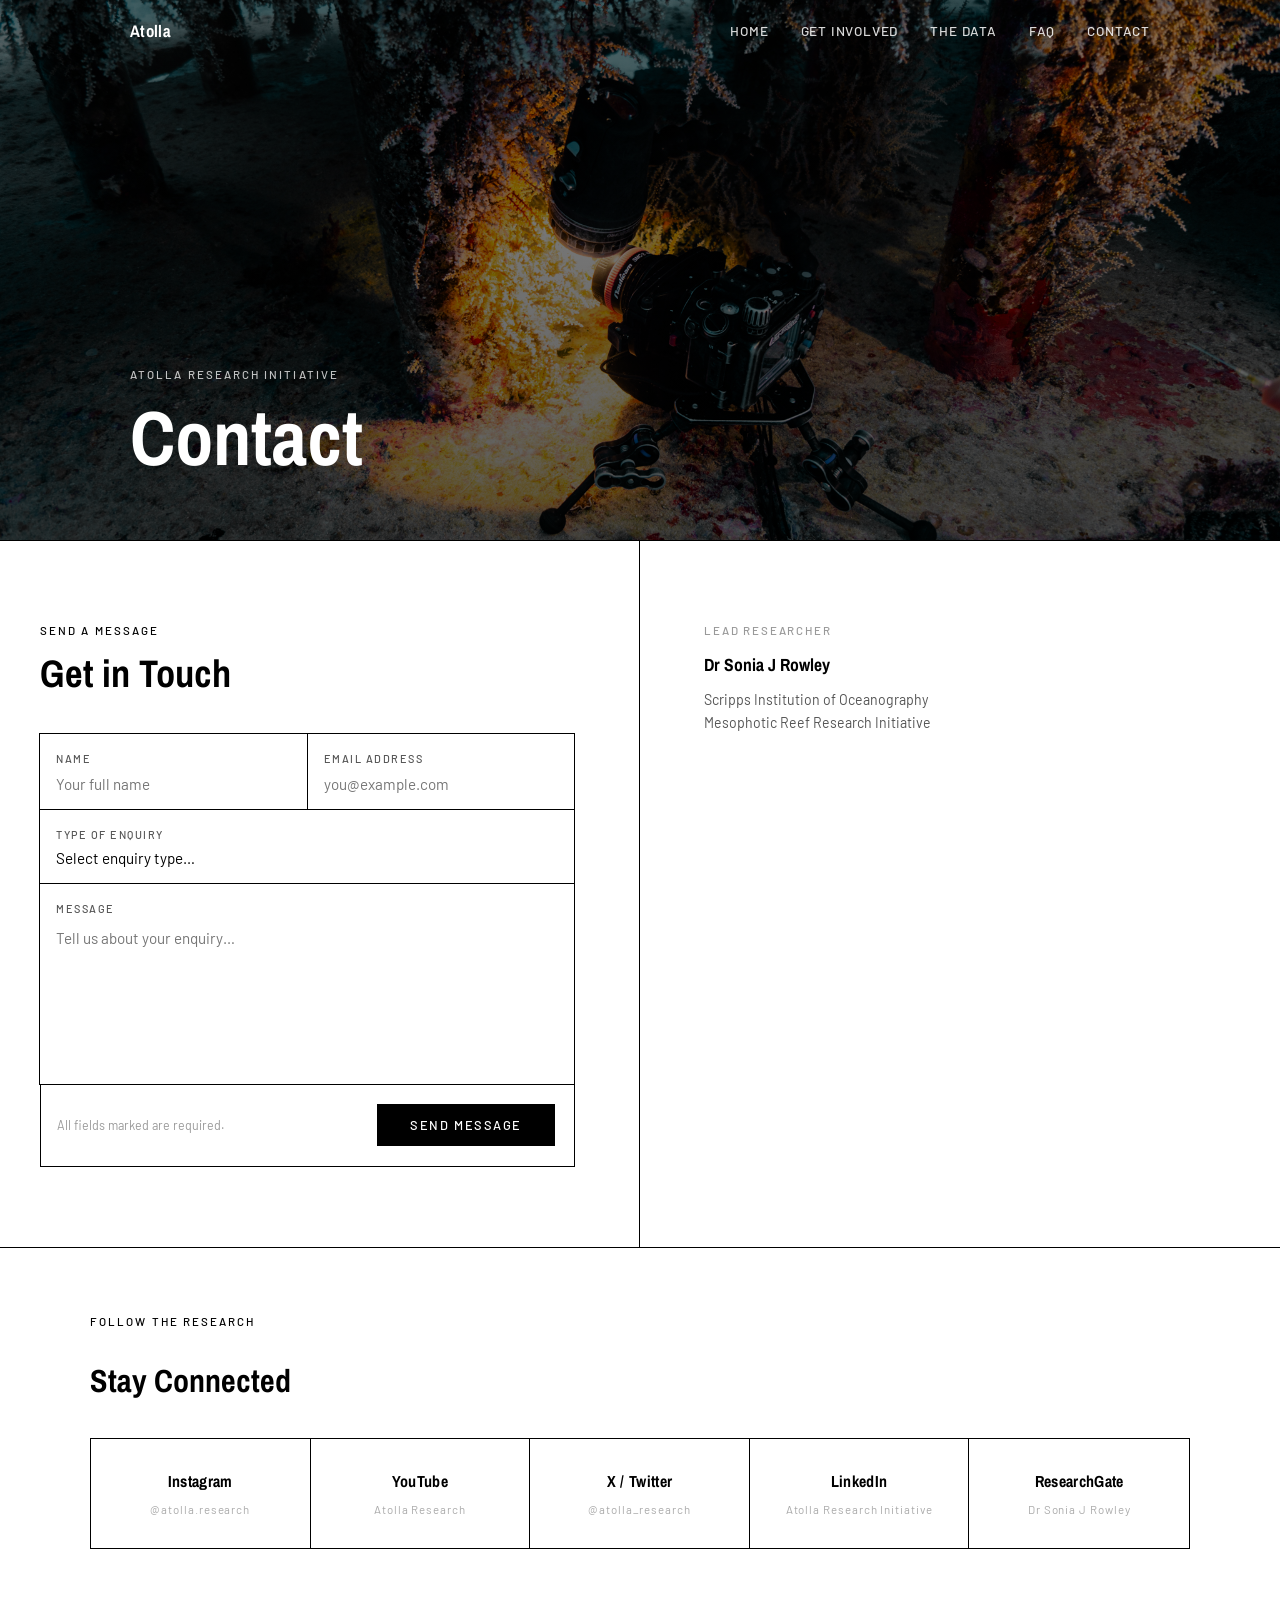
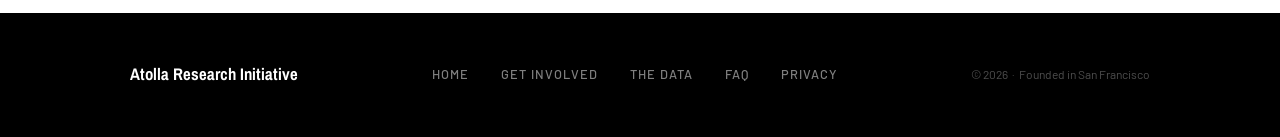
==== commit f960b37d: "Fix indexing: clean URLs, canonicals, sitemap; add security headers, accessibility, font self-hostin" ====
--- a/contact.html
+++ b/contact.html
@@ -6,13 +6,13 @@
   <title>Contact | Atolla Research Initiative — Mesophotic Reef Research</title>
   <meta name="description" content="Contact the Atolla Research Initiative for research collaboration, media enquiries, citizen science, or to support mesophotic reef and gorgonian coral research." />
   <meta name="robots" content="index, follow, max-image-preview:large" />
-  <link rel="canonical" href="https://atolla.bio/contact.html" />
+  <link rel="canonical" href="https://atolla.bio/contact" />
 
   <meta property="og:type" content="website" />
   <meta property="og:site_name" content="Atolla Research Initiative" />
   <meta property="og:title" content="Contact the Atolla Research Initiative" />
   <meta property="og:description" content="Get in touch for research collaboration, media, citizen science, or to support mesophotic reef research." />
-  <meta property="og:url" content="https://atolla.bio/contact.html" />
+  <meta property="og:url" content="https://atolla.bio/contact" />
   <meta property="og:image" content="https://atolla.bio/images/og-image.jpg" />
   <meta property="og:image:width" content="1200" />
   <meta property="og:image:height" content="630" />
@@ -525,33 +525,42 @@
       .social-link:nth-child(2n) { border-right: none; }
       .social-link:nth-child(n+3) { border-top: 1px solid #000; }
     }
+  
+    /* ── Accessibility: skip link + visible keyboard focus ── */
+    .skip-link { position:absolute; left:-9999px; top:0; z-index:3000;
+      background:#0e7c7b; color:#ffffff; padding:10px 16px;
+      font-family:'Barlow',sans-serif; font-size:0.85rem; font-weight:500; }
+    .skip-link:focus { left:0; }
+    :focus-visible { outline:2px solid #0e7c7b; outline-offset:2px; }
   </style>
 </head>
 <body>
+  <a class="skip-link" href="#main">Skip to content</a>
 
   <!-- NAV -->
   <nav class="nav" id="mainNav">
     <div class="nav__inner">
-      <a class="nav__logo" href="index.html">Atolla</a>
+      <a class="nav__logo" href="/">Atolla</a>
       <div class="nav__links">
-        <a href="index.html">Home</a>
-        <a href="get-involved.html">Get Involved</a>
-        <a href="data.html">The Data</a>
-        <a href="faq.html">FAQ</a>
-        <a href="contact.html" class="active">Contact</a>
+        <a href="/">Home</a>
+        <a href="/get-involved">Get Involved</a>
+        <a href="/data">The Data</a>
+        <a href="/faq">FAQ</a>
+        <a href="/contact" class="active">Contact</a>
       </div>
       <button class="nav__hamburger" id="hamburger" aria-label="Toggle menu" aria-expanded="false">
         <span></span><span></span><span></span>
       </button>
     </div>
   </nav>
+  <span id="main" tabindex="-1"></span>
 
   <div class="nav__mobile" id="mobileMenu">
-    <a href="index.html">Home</a>
-    <a href="get-involved.html">Get Involved</a>
-    <a href="data.html">The Data</a>
-    <a href="faq.html">FAQ</a>
-    <a href="contact.html">Contact</a>
+    <a href="/">Home</a>
+    <a href="/get-involved">Get Involved</a>
+    <a href="/data">The Data</a>
+    <a href="/faq">FAQ</a>
+    <a href="/contact">Contact</a>
   </div>
 
   <!-- HERO -->
@@ -662,11 +671,11 @@
     <div class="footer__inner">
       <div class="footer__logo">Atolla Research Initiative</div>
       <div class="footer__links">
-        <a href="index.html">Home</a>
-        <a href="get-involved.html">Get Involved</a>
-        <a href="data.html">The Data</a>
-        <a href="faq.html">FAQ</a>
-        <a href="privacy.html">Privacy</a>
+        <a href="/">Home</a>
+        <a href="/get-involved">Get Involved</a>
+        <a href="/data">The Data</a>
+        <a href="/faq">FAQ</a>
+        <a href="/privacy">Privacy</a>
       </div>
       <div class="footer__copy">&copy; 2026 &nbsp;&middot;&nbsp; Founded in San Francisco</div>
     </div>
@@ -707,9 +716,4 @@
         return;
       }
       this.style.display = 'none';
-      document.getElementById('formConfirm').style.display = 'block';
-    });
-  </script>
-
-</body>
-</html>
+      do
